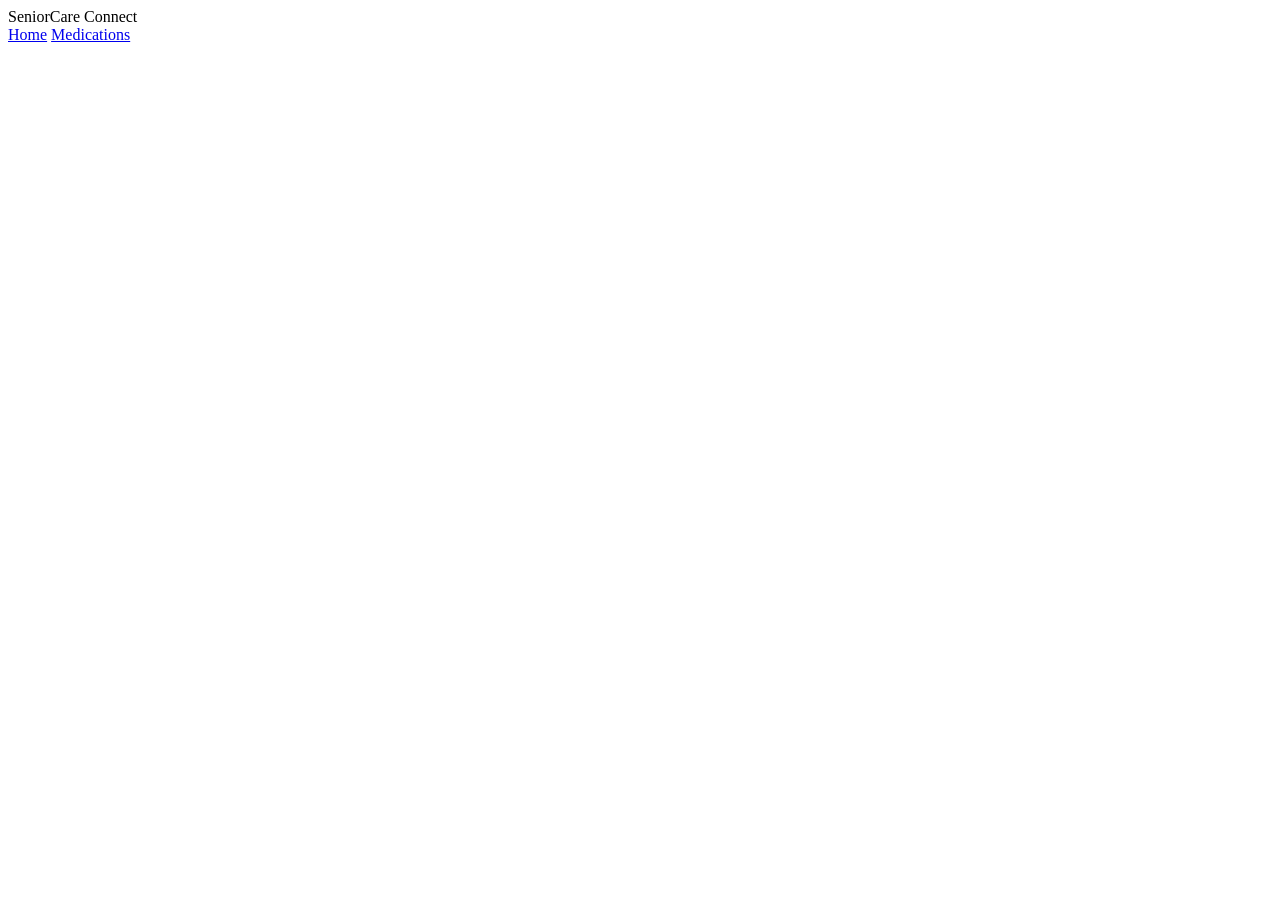
==== pages/medications.html @ da494a32 "Add who it's for section" ====
<!DOCTYPE html>
<html lang="en">
  <head>
    <meta charset="UTF-8"> 
    <meta name="viewport" content="width=device-width, initial-scale=1.0">
    <title>SeniorCare Connect Medications</title>

  </head>
  <body>
    <header>
      <div class="logo">SeniorCare Connect</div>

      <nav>
        <a href="../index.html">Home</a>
        <a href="medications.html">Medications</a>
      </nav>
    </header>

    <main>
      <section></section>
    </main>

  </body>

</html>
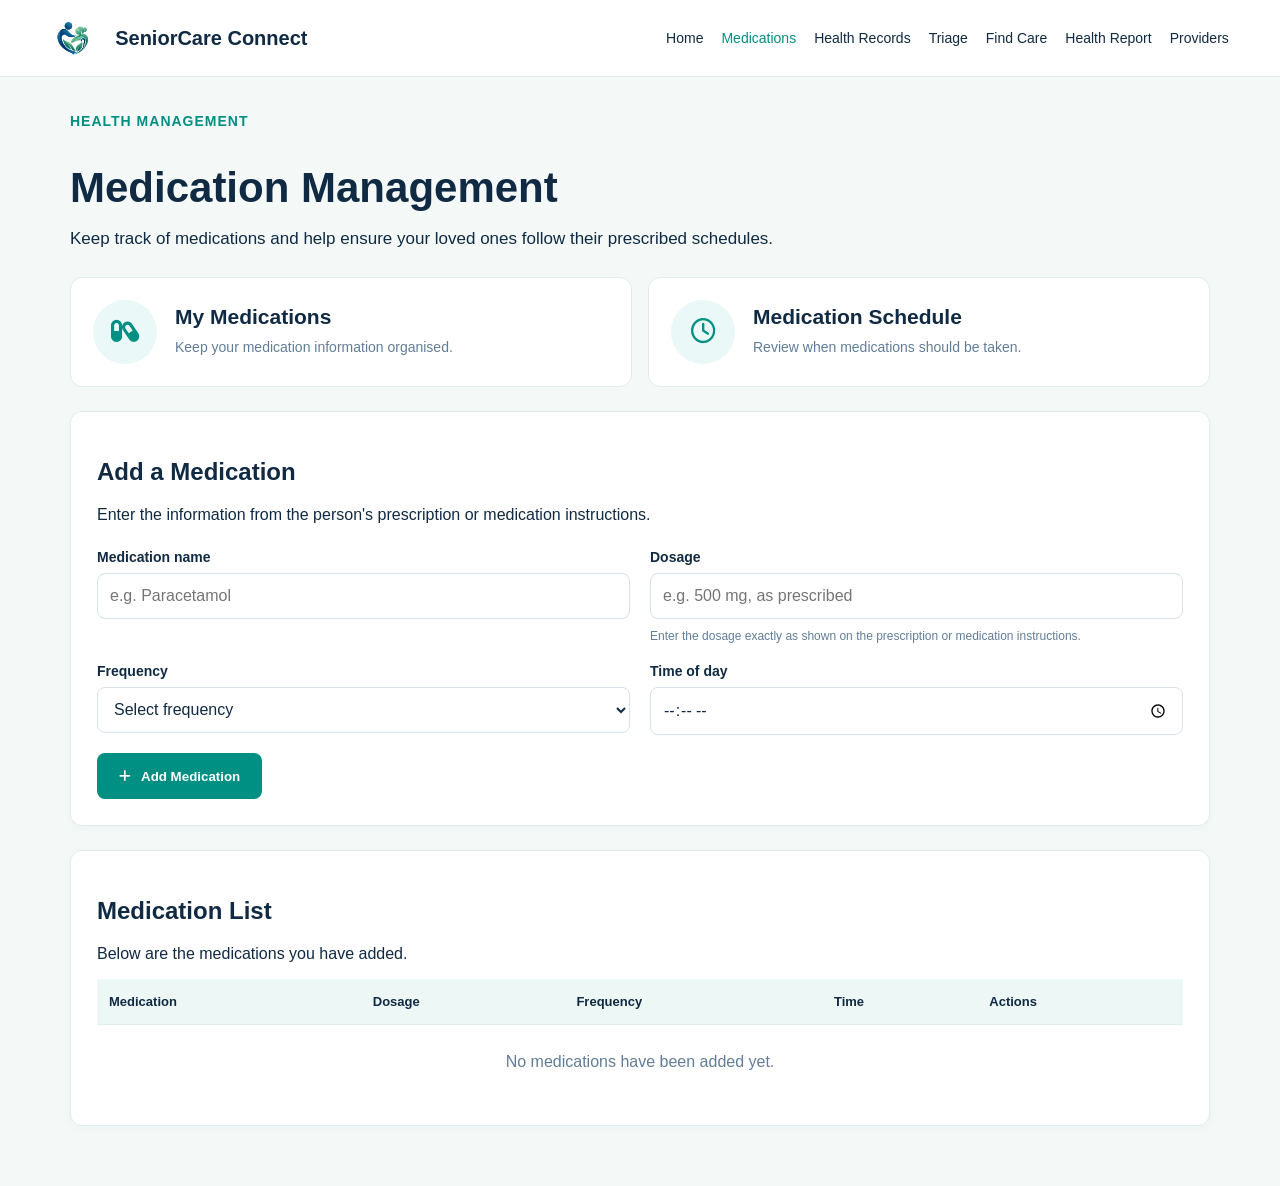
==== commit 50898134: "Complete medication management and responsive navigation" ====
--- a/pages/medications.html
+++ b/pages/medications.html
@@ -3,23 +3,201 @@
   <head>
     <meta charset="UTF-8"> 
     <meta name="viewport" content="width=device-width, initial-scale=1.0">
+    <link rel="stylesheet" href="https://cdnjs.cloudflare.com/ajax/libs/font-awesome/6.7.2/css/all.min.css">
+    <link rel="stylesheet" href="../css/style.css">
     <title>SeniorCare Connect Medications</title>
 
   </head>
   <body>
-    <header>
-      <div class="logo">SeniorCare Connect</div>
-
-      <nav>
+
+  
+<header class="page-header">
+    <a href="../index.html" class="logo">
+        <img src="../images/logo.png" alt="SeniorCare Connect logo">
+        <span>SeniorCare Connect</span>
+    </a>
+
+    <button
+        class="page-menu-button"
+        type="button"
+        aria-label="Open navigation menu"
+        aria-expanded="false"
+        aria-controls="page-navigation"
+    >
+        <i class="fa-solid fa-bars" aria-hidden="true"></i>
+    </button>
+
+    <nav class="page-navigation" id="page-navigation">
         <a href="../index.html">Home</a>
-        <a href="medications.html">Medications</a>
-      </nav>
-    </header>
-
-    <main>
-      <section></section>
-    </main>
-
+        <a href="medications.html" aria-current="page">Medications</a>
+        <a href="symptoms.html">Health Records</a>
+        <a href="triage.html">Triage</a>
+        <a href="find-care.html">Find Care</a>
+        <a href="health-report.html">Health Report</a>
+        <a href="healthcare-provider.html">Providers</a>
+    </nav>
+</header>
+
+    
+<main class="medications-page">
+
+    <section class="medications-header">
+
+        <p class="section-label">HEALTH MANAGEMENT</p>
+
+        <h1>Medication Management</h1>
+
+        <p class="medications-intro">
+            Keep track of medications and help ensure your loved ones
+            follow their prescribed schedules.
+        </p>
+
+    </section>
+
+    
+<section class="medication-summary">
+
+    <article class="medication-summary-card">
+
+        <div class="summary-icon">
+            <i class="fa-solid fa-capsules" aria-hidden="true"></i>
+        </div>
+
+        <div class="summary-content">
+            <h2>My Medications</h2>
+            <p>Keep your medication information organised.</p>
+        </div>
+
+    </article>
+
+    <article class="medication-summary-card">
+
+        <div class="summary-icon">
+            <i class="fa-regular fa-clock" aria-hidden="true"></i>
+        </div>
+
+        <div class="summary-content">
+            <h2>Medication Schedule</h2>
+            <p>Review when medications should be taken.</p>
+        </div>
+
+    </article>
+</section>
+
+
+<section class="medication-form-section">
+
+    <h2>Add a Medication</h2>
+
+    <p>
+        Enter the information from the person's prescription or
+        medication instructions.
+    </p>
+
+    <form id="medication-form">
+
+        <div class="form-group">
+            <label for="medication-name">Medication name</label>
+            <input
+                type="text"
+                id="medication-name"
+                name="medication-name"
+                placeholder="e.g. Paracetamol"
+                required
+            >
+        </div>
+
+        <div class="form-group">
+            <label for="dosage">Dosage</label>
+            <input
+            type="text"
+            id="dosage"
+            name="dosage"
+            placeholder="e.g. 500 mg, as prescribed"
+            aria-describedby="dosage-help"
+            required
+            >
+            <small id="dosage-help">
+              Enter the dosage exactly as shown on the prescription or medication instructions.
+            </small>
+
+        </div>
+
+        <div class="form-group">
+            <label for="frequency">Frequency</label>
+            <select id="frequency" name="frequency" required>
+                <option value="">Select frequency</option>
+                <option value="Once daily">Once daily</option>
+                <option value="Twice daily">Twice daily</option>
+                <option value="Three times daily">Three times daily</option>
+                <option value="As prescribed">As prescribed</option>
+            </select>
+        </div>
+
+        <div class="form-group">
+            <label for="medication-time">Time of day</label>
+            <input
+                type="time"
+                id="medication-time"
+                name="medication-time"
+                required
+            >
+        </div>
+
+        <button type="submit" class="btn-primary">
+            <i class="fa-solid fa-plus" aria-hidden="true"></i>
+            Add Medication
+        </button>
+
+    </form>
+</section>
+
+
+<section class="medication-list-section">
+
+    <h2>Medication List</h2>
+
+    <p class="medication-list-description">
+        Below are the medications you have added.
+    </p>
+
+    <div class="medication-table-container">
+
+        <table class="medication-table">
+
+            <thead>
+                <tr>
+                    <th scope="col">Medication</th>
+                    <th scope="col">Dosage</th>
+                    <th scope="col">Frequency</th>
+                    <th scope="col">Time</th>
+                    <th scope="col">Actions</th>
+                </tr>
+            </thead>
+
+            <tbody id="medication-list">
+
+                <!-- JavaScript will insert medication rows here. -->
+
+            </tbody>
+
+        </table>
+
+        <p id="empty-message">
+            No medications have been added yet.
+        </p>
+
+    </div>
+
+</section>
+
+
+
+
+</main>
+
+<script src="../js/main.js"></script>
+<script src="../js/medications.js"></script>
   </body>
 
 </html>
--- a/css/style.css
+++ b/css/style.css
@@ -0,0 +1,1493 @@
+* {
+    box-sizing: border-box;
+}
+
+body {
+    margin: 0;
+    padding: 0;
+    font-family: Arial, sans-serif;
+    color: #102a43;
+    background-color: #ffffff;
+}
+
+header {
+    display: flex;
+    align-items: center;
+    justify-content: space-between;
+    padding: 15px 60px;
+}
+
+.logo {
+    display: flex;
+    align-items: center;
+}
+
+.logo img {
+    width: 45px;
+    height: 45px;
+}
+
+.navigation {
+    display: flex;
+    align-items: center;
+    gap: 20px;
+    flex-wrap: wrap;
+}
+
+.navigation a {
+    text-decoration: none;
+    color: #102a43;
+    font-size: 16px;
+}
+
+
+.navigation a {
+    transition: color 0.3s ease;
+}
+
+.navigation a:hover {
+    color: #008f83;
+}
+
+
+
+.navigation a {
+    position: relative;
+    text-decoration: none;
+    color: #102a43;
+    font-size: 16px;
+    transition: color 0.3s ease;
+}
+
+.navigation a::after {
+    content: "";
+    position: absolute;
+    left: 0;
+    bottom: -6px;
+    width: 100%;
+    height: 2px;
+    background-color: #008f83;
+    transform: scaleX(0);
+    transform-origin: left;
+    transition: transform 0.3s ease;
+}
+
+.navigation a:hover {
+    color: #008f83;
+}
+
+.navigation a:hover::after {
+    transform: scaleX(1);
+}
+
+
+.menu-button {
+    display: none;
+}
+
+
+/* Caregiver profile dropdown */
+
+.profile-menu {
+    position: relative;
+}
+
+.profile-dropdown {
+    position: absolute;
+    top: calc(100% + 10px);
+    right: 0;
+    width: 220px;
+    padding: 8px;
+    background-color: #ffffff;
+    border: 1px solid #d6e2ea;
+    border-radius: 12px;
+    box-shadow: 0 8px 24px rgba(16, 42, 67, 0.12);
+    z-index: 1100;
+}
+
+.profile-dropdown[hidden] {
+    display: none;
+}
+
+.profile-dropdown a,
+.profile-dropdown button {
+    display: flex;
+    align-items: center;
+    gap: 12px;
+    width: 100%;
+    padding: 12px;
+    border: none;
+    border-radius: 8px;
+    background: transparent;
+    color: #102a43;
+    text-decoration: none;
+    text-align: left;
+    font: inherit;
+    font-size: 14px;
+    cursor: pointer;
+}
+
+.profile-dropdown a:hover,
+.profile-dropdown button:hover {
+    background-color: #eaf8f7;
+    color: #008f83;
+}
+
+.dropdown-arrow {
+    transition: transform 0.25s ease;
+}
+
+.profile-button[aria-expanded="true"] .dropdown-arrow {
+    transform: rotate(180deg);
+}
+
+
+.logo span {
+    font-size: 20px;
+    font-weight: 600;
+    margin-left: 10px;
+}
+
+.profile-button {
+    display: flex;
+    align-items: center;
+    gap: 8px;
+    padding: 10px 16px;
+    border: 1px solid #d6e2ea;
+    border-radius: 8px;
+    background-color: #ffffff;
+    color: #102a43;
+    font-size: 15px;
+    cursor: pointer;
+}
+
+.hero {
+    min-height: 500px;
+    padding: 70px;
+    background-color: #eaf8f7;
+    background-image: url("../images/hero-image.png");
+    background-size: cover;
+    background-position: center right;
+    background-repeat: no-repeat;
+    
+    display: flex;
+    align-items: center;
+}
+
+
+.hero-content {
+    max-width: 600px;
+}
+
+
+.paragraph-home {
+    color: #008f83;
+    font-size: 18px;
+    font-weight: 600;
+    margin-bottom: 15px;
+}
+
+.main-heading {
+    font-size: 56px;
+    line-height: 1.05;
+    margin: 0 0 25px;
+    color: #102a43;
+}
+
+.hero-description {
+    max-width: 560px;
+    font-size: 18px;
+    line-height: 1.6;
+    color: #486581;
+    margin-bottom: 30px;
+}
+
+.hero-buttons {
+    display: flex;
+    gap: 16px;
+}
+
+.btn-primary,
+.btn-secondary {
+    display: inline-block;
+    padding: 14px 24px;
+    border-radius: 8px;
+    text-decoration: none;
+    font-weight: 600;
+}
+
+.btn-primary {
+    background-color: #008f83;
+    color: #ffffff;
+}
+
+
+.btn-secondary {
+    border: 1px solid #008f83;
+    color: #008f83;
+    background-color: #ffffff;
+}
+
+
+.features {
+    display: flex;
+    justify-content: center;
+    gap: 20px;
+    padding: 50px 70px;
+}
+
+.feature-card {
+    flex: 1;
+    padding: 25px;
+    text-align: center;
+    background-color: #ffffff;
+    border: 1px solid #e1ecec;
+    border-radius: 12px;
+}
+
+.feature-card i {
+    font-size: 30px;
+    color: #008f83;
+    margin-bottom: 15px;
+}
+
+.feature-heading {
+    font-size: 18px;
+    margin: 0 0 10px;
+    color: #102a43;
+}
+
+.feature-description {
+    margin: 0;
+    font-size: 14px;
+    line-height: 1.5;
+    color: #627d98;
+}
+
+.who-section {
+    display: flex;
+    align-items: center;
+    gap: 50px;
+    padding: 70px;
+    background-color: #eaf8f7;
+}
+
+.who-intro {
+    flex: 1;
+    max-width: 400px;
+}
+
+.who-cards {
+    display: flex;
+    flex: 2;
+    gap: 20px;
+}
+
+.who-card {
+    flex: 1;
+    padding: 30px 20px;
+    text-align: center;
+    background-color: #ffffff;
+    border: 1px solid #e1ecec;
+    border-radius: 16px;
+}
+
+.who-card i {
+    font-size: 35px;
+    color: #008f83;
+    margin-bottom: 20px;
+}
+
+.who-card h3 {
+    margin: 0 0 12px;
+    font-size: 18px;
+    color: #102a43;
+}
+
+.who-description {
+    margin: 0;
+    font-size: 14px;
+    line-height: 1.5;
+    color: #627d98;
+}
+
+.section-label {
+    margin: 0 0 12px;
+    color: #008f83;
+    font-size: 14px;
+    font-weight: 700;
+    letter-spacing: 1px;
+}
+
+.section-heading {
+    margin: 0 0 20px;
+    font-size: 40px;
+    line-height: 1.1;
+    color: #102a43;
+}
+
+.who-intro > p:not(.section-label) {
+    max-width: 400px;
+    margin-bottom: 25px;
+    font-size: 16px;
+    line-height: 1.6;
+    color: #486581;
+}
+
+.who-button {
+    display: inline-flex;
+    align-items: center;
+    gap: 10px;
+    padding: 12px 20px;
+    background-color: #008f83;
+    color: #ffffff;
+    text-decoration: none;
+    border-radius: 8px;
+    font-weight: 600;
+}
+
+.how-it-works {
+    padding: 70px;
+    background-color: #ffffff;
+}
+
+.how-it-works > h2 {
+    margin: 0 0 40px;
+    font-size: 40px;
+    color: #102a43;
+}
+
+
+.steps-container {
+    display: flex;
+    gap: 25px;
+}
+
+.step-card {
+    flex: 1;
+    padding: 25px;
+    text-align: center;
+    border-radius: 16px;
+    background-color: #f5fbfa;
+    border: 1px solid #e1ecec;
+}
+
+.step-number {
+    display: block;
+    margin-bottom: 10px;
+    font-size: 14px;
+    font-weight: 700;
+    color: #008f83;
+}
+
+.step-card i {
+    font-size: 32px;
+    color: #008f83;
+    margin-bottom: 15px;
+}
+
+.step-card h3 {
+    margin: 0 0 10px;
+    font-size: 18px;
+    color: #102a43;
+}
+
+.step-card p {
+    margin: 0;
+    font-size: 14px;
+    line-height: 1.5;
+    color: #627d98;
+}
+
+.cta-section {
+    padding: 70px;
+    text-align: center;
+    background-color: #eaf8f7;
+}
+
+.cta-section h2 {
+    margin: 0 0 15px;
+    font-size: 40px;
+    color: #102a43;
+}
+
+.cta-section p {
+    margin: 0 0 25px;
+    font-size: 18px;
+    line-height: 1.6;
+    color: #486581;
+}
+
+.cta-button {
+    display: inline-block;
+    padding: 14px 28px;
+    background-color: #008f83;
+    color: #ffffff;
+    text-decoration: none;
+    border-radius: 8px;
+    font-weight: 600;
+}
+
+footer {
+    padding: 40px 70px 25px;
+    background-color: #102a43;
+    color: #ffffff;
+}
+
+.footer-main {
+    display: flex;
+    align-items: center;
+    justify-content: space-between;
+    gap: 40px;
+}
+
+.footer-logo {
+    display: flex;
+    align-items: center;
+    gap: 10px;
+}
+
+.footer-logo img {
+    width: 40px;
+    height: 40px;
+}
+
+.footer-logo span {
+    font-size: 18px;
+    font-weight: 600;
+}
+
+.footer-brand > p {
+    margin: 10px 0 0;
+    color: #bcccdc;
+    font-size: 14px;
+}
+
+.footer-navigation {
+    display: flex;
+    gap: 25px;
+}
+
+.footer-navigation a {
+    color: #ffffff;
+    text-decoration: none;
+    font-size: 14px;
+}
+
+.social-links {
+    display: flex;
+    gap: 15px;
+}
+
+.social-links a {
+    color: #ffffff;
+    text-decoration: none;
+    font-size: 18px;
+    transition: all 0.3s ease;
+}
+
+
+
+.social-links a:nth-child(1):hover {
+    color: #1877f2;
+    text-shadow: 0 0 10px #1877f2;
+}
+
+
+.social-links a:nth-child(2):hover {
+    color: #e4405f;
+    text-shadow: 0 0 10px #e4405f;
+}
+
+
+.social-links a:nth-child(3):hover {
+    color: #0a66c2;
+    text-shadow: 0 0 10px #0a66c2;
+}
+
+@media (max-width: 768px) {
+
+    header {
+        padding: 15px 25px;
+    }
+
+    .logo img {
+        width: 38px;
+        height: 38px;
+    }
+
+    .logo span {
+        font-size: 17px;
+    }
+
+    .navigation {
+        display: none;
+    }
+
+    .navigation a {
+        font-size: 14px;
+    }
+
+        .hero {
+        min-height: 450px;
+        padding: 50px 25px;
+        background-position: center;
+    }
+
+    .hero-content {
+        max-width: 100%;
+    }
+
+    .main-heading {
+        font-size: 42px;
+    }
+
+    .hero-description {
+        font-size: 16px;
+    }
+
+    .hero-buttons {
+        gap: 10px;
+    }
+
+    .btn-primary,
+    .btn-secondary {
+        padding: 12px 18px;
+    }
+
+        .features {
+        flex-wrap: wrap;
+        padding: 40px 25px;
+        gap: 15px;
+    }
+
+    .feature-card {
+        flex: 1 1 45%;
+        padding: 20px;
+    }
+
+        .who-section {
+        flex-direction: column;
+        align-items: stretch;
+        gap: 30px;
+        padding: 50px 25px;
+    }
+
+    .who-intro {
+        max-width: 100%;
+    }
+
+    .who-cards {
+        flex-direction: column;
+        gap: 15px;
+    }
+
+    .who-card {
+        padding: 25px 20px;
+    }
+
+    .section-heading {
+        font-size: 32px;
+    }
+
+        .how-it-works {
+        padding: 50px 25px;
+    }
+
+    .how-it-works > h2 {
+        font-size: 32px;
+        margin-bottom: 30px;
+    }
+
+    .steps-container {
+        flex-direction: column;
+        gap: 15px;
+    }
+
+    .step-card {
+        padding: 25px 20px;
+    }
+
+        .cta-section {
+        padding: 50px 25px;
+    }
+
+    .cta-section h2 {
+        font-size: 32px;
+    }
+
+    .cta-section p {
+        font-size: 16px;
+    }
+
+    .cta-button {
+        padding: 13px 24px;
+    }
+
+        footer {
+        padding: 40px 25px 20px;
+    }
+
+    .footer-main {
+        flex-direction: column;
+        gap: 30px;
+    }
+
+    .footer-navigation {
+        min-width: 0;
+    }
+
+    .copyright {
+        margin-top: 30px;
+    }
+
+        .menu-button {
+        display: block;
+        border: none;
+        background: none;
+        color: #102a43;
+        font-size: 22px;
+        cursor: pointer;
+    }
+
+    .navigation.show-menu {
+    display: flex;
+    flex-direction: column;
+    position: absolute;
+    top: 70px;
+    left: 0;
+    width: 100%;
+    padding: 20px 25px;
+    gap: 20px;
+    background-color: #ffffff;
+    border-top: 1px solid #e1ecec;
+    box-shadow: 0 8px 15px rgba(16, 42, 67, 0.1);
+    z-index: 1000;
+}
+
+header {
+    position: relative;
+}
+}
+
+@media (max-width: 480px) {
+
+    /* -----========
+       HEADER
+       ========================= */
+
+    header {
+        padding: 12px 20px;
+    }
+
+    .logo img {
+        width: 36px;
+        height: 36px;
+    }
+
+    .logo span {
+        font-size: 15px;
+    }
+
+    .menu-button {
+        font-size: 21px;
+    }
+
+
+    /* =========================
+       HERO
+       ========================= */
+
+    .hero {
+        min-height: 430px;
+        padding: 40px 20px;
+    }
+
+    .paragraph-home {
+        font-size: 15px;
+    }
+
+    .main-heading {
+        font-size: 36px;
+    }
+
+    .hero-description {
+        font-size: 15px;
+    }
+
+    .hero-buttons {
+        flex-direction: column;
+        gap: 10px;
+    }
+
+    .btn-primary,
+    .btn-secondary {
+        width: 100%;
+        text-align: center;
+    }
+
+
+    /* =========================
+       FEATURES
+       ========================= */
+
+    .features {
+        padding: 35px 20px;
+        gap: 15px;
+    }
+
+    .feature-card {
+        flex: 1 1 100%;
+        padding: 22px 18px;
+    }
+
+
+    /* =========================
+       WHO IT'S FOR
+       ========================= */
+
+    .who-section {
+        padding: 40px 20px;
+    }
+
+    .section-heading {
+        font-size: 30px;
+    }
+
+    .who-card {
+        padding: 25px 18px;
+    }
+
+
+    /* =========================
+       HOW IT WORKS
+       ========================= */
+
+    .how-it-works {
+        padding: 40px 20px;
+    }
+
+    .how-it-works > h2 {
+        font-size: 30px;
+    }
+
+    .step-card {
+        padding: 22px 18px;
+    }
+
+
+    /* =========================
+       CTA
+       ========================= */
+
+    .cta-section {
+        padding: 40px 20px;
+    }
+
+    .cta-section h2 {
+        font-size: 30px;
+    }
+
+    .cta-section p {
+        font-size: 15px;
+    }
+
+
+    /* =========================
+       FOOTER
+       ========================= */
+
+    footer {
+        padding: 35px 20px 20px;
+    }
+
+    .footer-navigation {
+        gap: 18px;
+    }
+
+    .copyright {
+        font-size: 12px;
+    }
+
+}
+
+@media (max-width: 390px) {
+
+    /* =========================
+       HEADER
+       ========================= */
+
+    header {
+        padding: 12px 18px;
+    }
+
+    .logo img {
+        width: 34px;
+        height: 34px;
+    }
+
+    .logo span {
+        font-size: 14px;
+    }
+
+    .menu-button {
+        font-size: 20px;
+    }
+
+
+    /* =========================
+       HERO
+       ========================= */
+
+    .hero {
+        min-height: 410px;
+        padding: 35px 18px;
+    }
+
+    .paragraph-home {
+        font-size: 14px;
+    }
+
+    .main-heading {
+        font-size: 32px;
+        line-height: 1.1;
+        margin-bottom: 20px;
+    }
+
+    .hero-description {
+        font-size: 14px;
+        line-height: 1.5;
+    }
+
+    .btn-primary,
+    .btn-secondary {
+        padding: 12px 16px;
+        font-size: 14px;
+    }
+
+
+    /* =========================
+       FEATURES
+       ========================= */
+
+    .features {
+        padding: 30px 18px;
+        gap: 12px;
+    }
+
+    .feature-card {
+        padding: 20px 15px;
+    }
+
+    .feature-card i {
+        font-size: 27px;
+    }
+
+    .feature-heading {
+        font-size: 17px;
+    }
+
+    .feature-description {
+        font-size: 13px;
+    }
+
+
+    /* =========================
+       WHO IT'S FOR
+       ========================= */
+
+    .who-section {
+        padding: 35px 18px;
+        gap: 25px;
+    }
+
+    .section-heading {
+        font-size: 28px;
+    }
+
+    .who-intro > p:not(.section-label) {
+        font-size: 15px;
+    }
+
+    .who-button {
+        padding: 11px 17px;
+        font-size: 14px;
+    }
+
+    .who-card {
+        padding: 22px 15px;
+    }
+
+    .who-card i {
+        font-size: 32px;
+    }
+
+    .who-card h3 {
+        font-size: 17px;
+    }
+
+    .who-description {
+        font-size: 13px;
+    }
+
+
+    /* =========================
+       HOW IT WORKS
+       ========================= */
+
+    .how-it-works {
+        padding: 35px 18px;
+    }
+
+    .how-it-works > h2 {
+        font-size: 28px;
+        margin-bottom: 25px;
+    }
+
+    .step-card {
+        padding: 22px 15px;
+    }
+
+    .step-card h3 {
+        font-size: 17px;
+    }
+
+    .step-card p {
+        font-size: 13px;
+    }
+
+
+    /* =========================
+       CTA
+       ========================= */
+
+    .cta-section {
+        padding: 35px 18px;
+    }
+
+    .cta-section h2 {
+        font-size: 28px;
+    }
+
+    .cta-section p {
+        font-size: 14px;
+    }
+
+    .cta-button {
+        padding: 12px 22px;
+        font-size: 14px;
+    }
+
+
+    /* =========================
+       FOOTER
+       ========================= */
+
+    footer {
+        padding: 30px 18px 18px;
+    }
+
+    .footer-logo img {
+        width: 35px;
+        height: 35px;
+    }
+
+    .footer-logo span {
+        font-size: 16px;
+    }
+
+    .footer-brand > p {
+        font-size: 13px;
+    }
+
+    .footer-navigation {
+        gap: 15px;
+    }
+
+    .footer-navigation a {
+        font-size: 13px;
+    }
+
+    .social-links {
+        gap: 12px;
+    }
+
+    .social-links a {
+        font-size: 16px;
+    }
+
+    .copyright {
+        font-size: 11px;
+    }
+
+}
+
+
+/* Medication page visual refinements */
+
+body {
+    background-color: #f4f9f8;
+}
+
+.page-header {
+    display: flex;
+    align-items: center;
+    justify-content: space-between;
+    gap: 24px;
+    padding: 16px 4%;
+    background-color: #ffffff;
+    border-bottom: 1px solid #e1ecec;
+}
+
+.page-header .logo {
+    display: flex;
+    align-items: center;
+    gap: 10px;
+    color: #102a43;
+    text-decoration: none;
+    font-size: 24px;
+    font-weight: 700;
+    white-space: nowrap;
+}
+
+.page-header .logo img {
+    width: 44px;
+    height: 44px;
+    object-fit: contain;
+}
+
+.page-navigation {
+    display: flex;
+    align-items: center;
+    flex-wrap: wrap;
+    gap: 18px;
+}
+
+.page-navigation a {
+    color: #102a43;
+    font-size: 14px;
+    text-decoration: none;
+    transition: color 0.3s ease;
+}
+
+.page-navigation a:hover,
+.page-navigation a[aria-current="page"] {
+    color: #008f83;
+}
+
+.medications-page {
+    max-width: 1200px;
+    padding: 36px 30px;
+}
+
+.medications-header {
+    max-width: 800px;
+    margin-bottom: 28px;
+}
+
+.medications-header h1 {
+    font-size: clamp(30px, 4vw, 42px);
+    margin-bottom: 12px;
+}
+
+.medications-intro {
+    font-size: 17px;
+}
+
+.medication-summary {
+    gap: 16px;
+    margin-bottom: 24px;
+}
+
+.medication-summary-card {
+    gap: 18px;
+    padding: 22px;
+    border-radius: 12px;
+}
+
+.summary-icon {
+    width: 64px;
+    height: 64px;
+    font-size: 25px;
+}
+
+.medication-form-section,
+.medication-list-section {
+    padding: 26px;
+    margin-bottom: 24px;
+    border-radius: 12px;
+    box-shadow: 0 2px 8px rgba(16, 42, 67, 0.03);
+}
+
+.medication-form-section h2,
+.medication-list-section h2 {
+    font-size: 24px;
+}
+
+#medication-form {
+    gap: 18px 20px;
+}
+
+.medication-table th {
+    background-color: #edf7f6;
+}
+
+@media (max-width: 768px) {
+    .page-header {
+        padding: 14px 20px;
+    }
+
+    .page-header .logo {
+        font-size: 19px;
+    }
+
+    .page-navigation {
+        gap: 12px;
+    }
+
+    .medications-page {
+        padding: 28px 20px;
+    }
+}
+
+@media (max-width: 480px) {
+    .medications-page {
+        padding: 24px 14px;
+    }
+
+    .medication-form-section,
+    .medication-list-section {
+        padding: 18px;
+    }
+}
+
+
+/* RESTORE MEDICATION PAGE LAYOUT */
+
+.medications-page {
+    width: 100%;
+    max-width: 1200px;
+    margin: 0 auto;
+    padding: 36px 30px;
+    box-sizing: border-box;
+}
+
+.medication-summary {
+    display: grid;
+    grid-template-columns: repeat(2, minmax(0, 1fr));
+    gap: 16px;
+    margin-bottom: 24px;
+}
+
+.medication-summary-card {
+    display: flex;
+    align-items: center;
+    gap: 18px;
+    padding: 22px;
+    background: #ffffff;
+    border: 1px solid #e1ecec;
+    border-radius: 12px;
+    box-sizing: border-box;
+}
+
+.summary-icon {
+    display: flex;
+    align-items: center;
+    justify-content: center;
+    flex-shrink: 0;
+    width: 64px;
+    height: 64px;
+    color: #008f83;
+    background: #eaf8f7;
+    border-radius: 50%;
+    font-size: 25px;
+}
+
+.summary-content h2 {
+    margin: 0 0 8px;
+    color: #102a43;
+    font-size: 21px;
+}
+
+.summary-content p {
+    margin: 0;
+    color: #627d98;
+    font-size: 14px;
+    line-height: 1.5;
+}
+
+/* Form and list panels */
+
+.medication-form-section,
+.medication-list-section {
+    margin-bottom: 24px;
+    padding: 26px;
+    background: #ffffff;
+    border: 1px solid #e1ecec;
+    border-radius: 12px;
+    box-sizing: border-box;
+}
+
+#medication-form {
+    display: grid;
+    grid-template-columns: repeat(2, minmax(0, 1fr));
+    gap: 18px 20px;
+    margin-top: 25px;
+}
+
+.form-group {
+    display: flex;
+    flex-direction: column;
+    gap: 8px;
+    min-width: 0;
+}
+
+.form-group label {
+    color: #102a43;
+    font-size: 14px;
+    font-weight: 600;
+}
+
+.form-group input,
+.form-group select {
+    width: 100%;
+    min-height: 46px;
+    padding: 12px;
+    border: 1px solid #d6e2ea;
+    border-radius: 8px;
+    background: #ffffff;
+    color: #102a43;
+    font: inherit;
+    box-sizing: border-box;
+}
+
+.form-group input:focus,
+.form-group select:focus {
+    outline: 2px solid #008f83;
+    outline-offset: 2px;
+}
+
+.form-group small {
+    color: #627d98;
+    font-size: 12px;
+    line-height: 1.5;
+}
+
+#medication-form button {
+    display: inline-flex;
+    align-items: center;
+    justify-content: center;
+    justify-self: start;
+    align-self: start;
+    gap: 10px;
+    min-height: 46px;
+    padding: 12px 22px;
+    border: none;
+    cursor: pointer;
+}
+
+/* Medication table */
+
+.medication-table-container {
+    width: 100%;
+    overflow-x: auto;
+}
+
+.medication-table {
+    width: 100%;
+    border-collapse: collapse;
+    text-align: left;
+}
+
+.medication-table th,
+.medication-table td {
+    padding: 15px 12px;
+    border-bottom: 1px solid #e1ecec;
+    white-space: nowrap;
+}
+
+.medication-table th {
+    background: #edf7f6;
+    color: #102a43;
+    font-size: 13px;
+}
+
+.medication-table td {
+    color: #486581;
+    font-size: 14px;
+}
+
+#empty-message {
+    margin: 0;
+    padding: 24px 12px;
+    color: #627d98;
+    text-align: center;
+    line-height: 1.6;
+}
+
+
+/* Medication table action buttons */
+
+.medication-table td:last-child {
+    display: flex;
+    align-items: center;
+    gap: 8px;
+}
+
+.medication-table td:last-child button {
+    display: inline-flex;
+    align-items: center;
+    justify-content: center;
+    gap: 6px;
+    min-height: 36px;
+    padding: 8px 12px;
+    border: none;
+    border-radius: 7px;
+    font-family: inherit;
+    font-size: 13px;
+    font-weight: 600;
+    cursor: pointer;
+    transition: background-color 0.2s ease,
+                transform 0.2s ease;
+}
+
+/* Edit button */
+.medication-table td:last-child button:first-child {
+    color: #007f79;
+    background-color: #e5f6f4;
+}
+
+.medication-table td:last-child button:first-child:hover {
+    background-color: #c9eeea;
+    transform: translateY(-1px);
+}
+
+/* Delete button */
+.medication-table td:last-child button:last-child {
+    color: #dc2626;
+    background-color: #feecec;
+}
+
+.medication-table td:last-child button:last-child:hover {
+    background-color: #fbd5d5;
+    transform: translateY(-1px);
+}
+
+/* Keyboard accessibility */
+.medication-table td:last-child button:focus-visible {
+    outline: 2px solid #008f83;
+    outline-offset: 3px;
+}
+
+
+/* Responsive layout */
+
+@media (max-width: 768px) {
+    .medications-page {
+        padding: 28px 20px;
+    }
+
+    .medication-summary {
+        grid-template-columns: 1fr;
+    }
+
+    #medication-form {
+        grid-template-columns: 1fr;
+    }
+}
+
+@media (max-width: 480px) {
+    .medications-page {
+        padding: 24px 14px;
+    }
+
+    .medication-summary-card {
+        gap: 15px;
+        padding: 18px;
+    }
+
+    .summary-icon {
+        width: 55px;
+        height: 55px;
+        font-size: 23px;
+    }
+
+    .summary-content h2 {
+        font-size: 18px;
+    }
+
+    .medication-form-section,
+    .medication-list-section {
+        padding: 18px;
+    }
+
+    #medication-form button {
+        width: 100%;
+        justify-self: stretch;
+    }
+}
+
+
+/* Responsive medication page navigation */
+
+.page-header {
+    position: relative;
+    z-index: 100;
+}
+
+.page-menu-button {
+    display: none;
+    align-items: center;
+    justify-content: center;
+    width: 44px;
+    height: 44px;
+    border: 1px solid #d6e2ea;
+    border-radius: 8px;
+    background: #ffffff;
+    color: #102a43;
+    font-size: 20px;
+    cursor: pointer;
+}
+
+.page-menu-button:focus-visible {
+    outline: 2px solid #008f83;
+    outline-offset: 3px;
+}
+
+@media (max-width: 900px) {
+    .page-header {
+        flex-wrap: wrap;
+        gap: 12px;
+    }
+
+    .page-menu-button {
+        display: inline-flex;
+        margin-left: auto;
+    }
+
+    .page-navigation {
+        display: none;
+        flex-direction: column;
+        align-items: stretch;
+        width: 100%;
+        gap: 0;
+        padding: 8px 0;
+        background: #ffffff;
+    }
+
+    .page-navigation.show-menu {
+        display: flex;
+    }
+
+    .page-navigation a {
+        display: block;
+        padding: 13px 8px;
+        border-bottom: 1px solid #edf2f5;
+        font-size: 15px;
+    }
+
+    .page-navigation a:last-child {
+        border-bottom: none;
+    }
+}
+
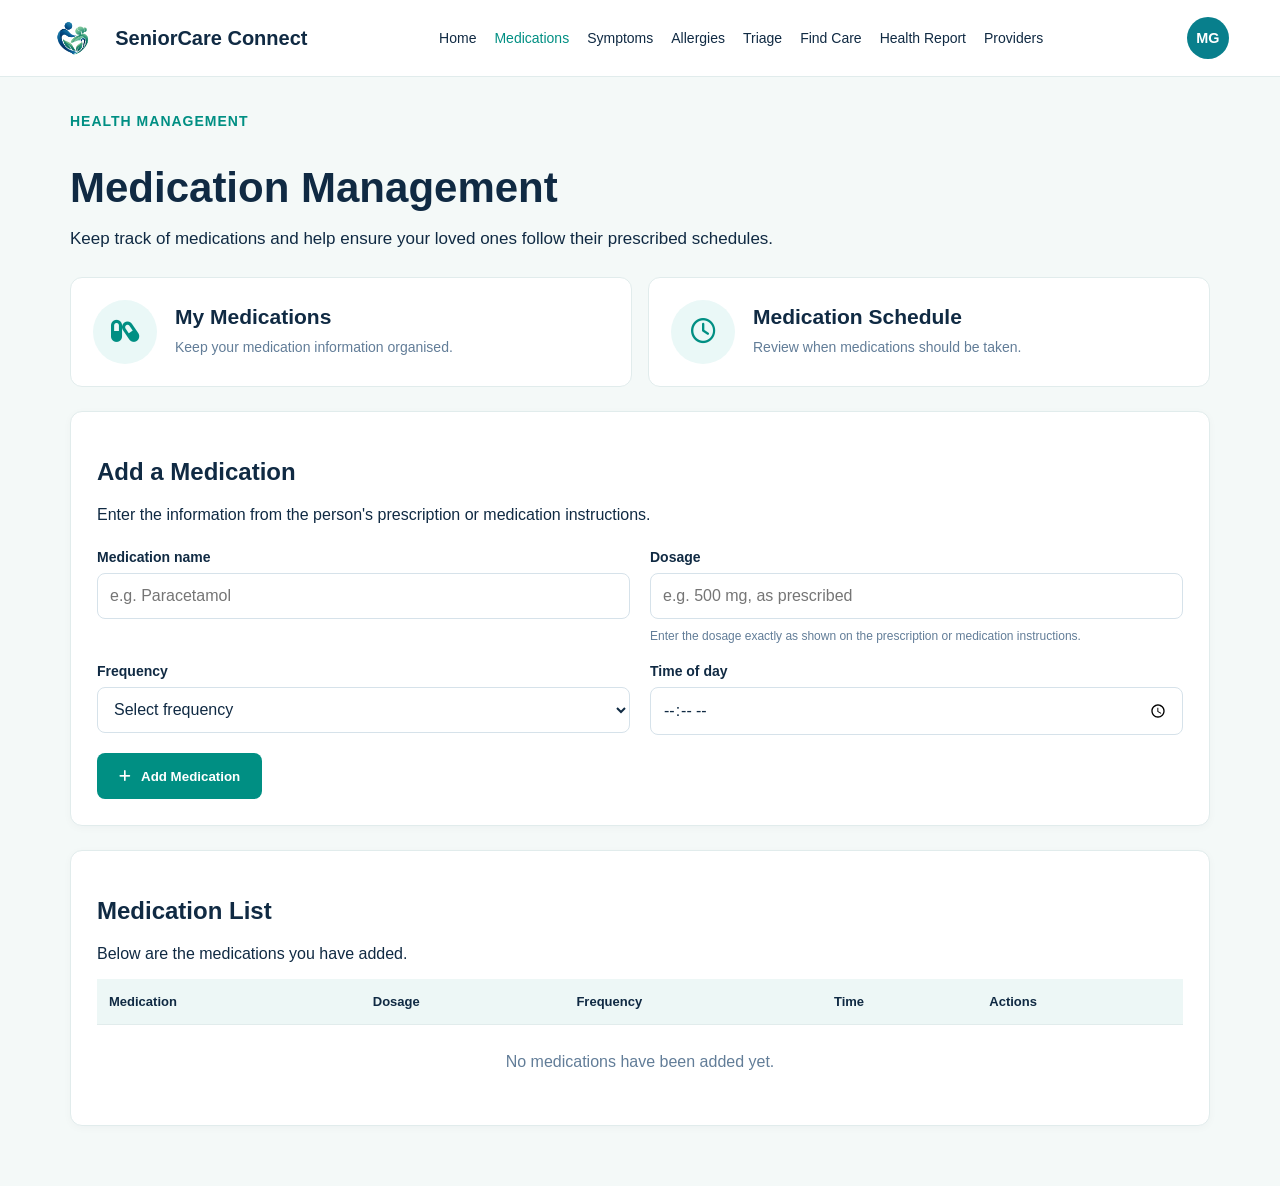
==== commit 17cf9c27: "Build profile page and improve health tracking navigation" ====
--- a/pages/medications.html
+++ b/pages/medications.html
@@ -30,12 +30,52 @@
     <nav class="page-navigation" id="page-navigation">
         <a href="../index.html">Home</a>
         <a href="medications.html" aria-current="page">Medications</a>
-        <a href="symptoms.html">Health Records</a>
+        <a href="symptoms.html">Symptoms</a>
+        <a href="allergies.html">Allergies</a>
         <a href="triage.html">Triage</a>
         <a href="find-care.html">Find Care</a>
         <a href="health-report.html">Health Report</a>
         <a href="healthcare-provider.html">Providers</a>
     </nav>
+
+    <div class="account-menu" id="account-menu">
+        <button
+            type="button"
+            class="account-avatar-button"
+            id="account-avatar-button"
+            aria-label="Open account menu"
+            aria-expanded="false"
+            aria-controls="account-dropdown"
+        >
+            <span class="account-avatar" id="account-avatar"
+                  aria-hidden="true">MG</span>
+        </button>
+
+        <div class="account-dropdown" id="account-dropdown" hidden>
+            <div class="account-dropdown-identity">
+                <strong id="account-dropdown-name">Miriam Gale</strong>
+                <span id="account-dropdown-role">Family Member</span>
+            </div>
+
+            <div class="account-dropdown-divider"></div>
+
+            <a href="profile.html">
+                <i class="fa-regular fa-user" aria-hidden="true"></i>
+                My Profile
+            </a>
+
+            <a href="profile.html#account-settings">
+                <i class="fa-solid fa-gear" aria-hidden="true"></i>
+                Account Settings
+            </a>
+
+            <button type="button" id="account-sign-out">
+                <i class="fa-solid fa-right-from-bracket"
+                   aria-hidden="true"></i>
+                Sign Out
+            </button>
+        </div>
+    </div>
 </header>
 
     
@@ -195,9 +235,9 @@
 
 
 </main>
-
 <script src="../js/main.js"></script>
 <script src="../js/medications.js"></script>
+<script src="../js/account-menu.js"></script>
   </body>
 
 </html>
--- a/css/style.css
+++ b/css/style.css
@@ -1491,3 +1491,1585 @@
     }
 }
 
+
+
+/* SYMPTOMS TRACKER PAGE */
+
+
+
+.symptoms-page .symptoms-hero {
+    display: grid;
+    grid-template-columns: 1.1fr 0.9fr;
+    align-items: center;
+    gap: clamp(32px, 5vw, 70px);
+
+    min-height: 420px;
+    padding: clamp(36px, 5vw, 68px);
+
+    position: relative;
+    isolation: isolate;
+    overflow: hidden;
+
+    background:
+        radial-gradient(
+            ellipse at 80% 50%,
+            #dff3ec 0%,
+            #edf8f4 42%,
+            #f4faf8 100%
+        );
+
+    border: 1px solid #e0eee8;
+    border-radius: 28px;
+}
+
+/* Hero text */
+.symptoms-page .symptoms-hero-content {
+    position: relative;
+    z-index: 2;
+    max-width: 570px;
+}
+
+.symptoms-page .symptoms-hero .section-label {
+    margin-bottom: 18px;
+    color: #168575;
+    font-size: 0.82rem;
+    font-weight: 800;
+    letter-spacing: 2px;
+}
+
+.symptoms-page .symptoms-hero h1 {
+    margin: 0 0 22px;
+    color: #173b43;
+    font-size: clamp(2.4rem, 4.2vw, 3.6rem);
+    line-height: 1.12;
+    letter-spacing: -1.4px;
+}
+
+.symptoms-page .symptoms-intro {
+    max-width: 490px;
+    margin: 0;
+    color: #536c70;
+    font-size: 1.05rem;
+    line-height: 1.9;
+}
+
+/* Illustration area */
+.symptoms-page .symptoms-hero-visual {
+    position: relative;
+    z-index: 1;
+
+    width: 100%;
+    min-height: 310px;
+
+    display: flex;
+    align-items: center;
+    justify-content: center;
+
+    background-image: url("../images/symptoms-hero.png");
+    background-repeat: no-repeat;
+    background-position: center;
+    background-size: contain;
+
+    background-color: transparent;
+    border: none;
+    box-shadow: none;
+}
+
+/* Hide the HTML image because CSS now displays it */
+.symptoms-page .symptoms-hero-image {
+    display: none;
+}
+
+/* Tablet */
+@media (max-width: 900px) {
+    .symptoms-page .symptoms-hero {
+        gap: 28px;
+        padding: 34px;
+        min-height: 360px;
+    }
+
+    .symptoms-page .symptoms-hero-visual {
+        min-height: 260px;
+    }
+
+    .symptoms-page .symptoms-hero h1 {
+        font-size: clamp(2.1rem, 4vw, 3rem);
+    }
+}
+
+/* Mobile */
+@media (max-width: 640px) {
+    .symptoms-page .symptoms-hero {
+        grid-template-columns: 1fr;
+        gap: 20px;
+        min-height: auto;
+        padding: 30px 22px;
+        text-align: center;
+    }
+
+    .symptoms-page .symptoms-hero-content {
+        margin: 0 auto;
+    }
+
+    .symptoms-page .symptoms-intro {
+        margin: 0 auto;
+        font-size: 0.96rem;
+    }
+
+    .symptoms-page .symptoms-hero-visual {
+        min-height: 230px;
+        background-size: contain;
+    }
+}
+
+
+    
+
+/* SUMMARY CARDS*/
+
+.symptom-summary {
+    display: grid;
+    grid-template-columns: repeat(3, minmax(0, 1fr));
+    gap: 24px;
+    margin-bottom: 42px;
+}
+
+.symptom-summary-card {
+    display: flex;
+    align-items: flex-start;
+    gap: 20px;
+
+    min-width: 0;
+    padding: 28px;
+
+    background: #ffffff;
+    border: 1px solid #e1ece9;
+    border-radius: 18px;
+
+    box-shadow: 0 5px 18px rgba(24, 59, 67, 0.04);
+}
+
+.symptom-summary-icon {
+    display: flex;
+    align-items: center;
+    justify-content: center;
+
+    flex-shrink: 0;
+    width: 52px;
+    height: 52px;
+
+    color: #168575;
+    background: #e8f5f1;
+    border-radius: 14px;
+    font-size: 1.4rem;
+}
+
+.symptom-summary-card h2 {
+    margin: 0 0 10px;
+    color: #183b43;
+    font-size: 1.08rem;
+}
+
+.symptom-summary-card p {
+    margin: 0;
+    color: #64787b;
+    font-size: 0.94rem;
+    line-height: 1.7;
+}
+
+/* MAIN WORKSPACE*/
+
+.symptom-workspace {
+    display: grid;
+    grid-template-columns: minmax(0, 1fr) minmax(0, 1.25fr);
+    align-items: start;
+    gap: 30px;
+}
+
+.symptom-form-section,
+.symptom-results {
+    min-width: 0;
+    padding: 34px;
+
+    background: #ffffff;
+    border: 1px solid #e1ece9;
+    border-radius: 20px;
+
+    box-shadow: 0 5px 18px rgba(24, 59, 67, 0.04);
+}
+
+.symptom-form-section h2,
+.symptom-results h2,
+.symptom-trends-section h2 {
+    margin: 0 0 12px;
+    color: #183b43;
+    font-size: 1.45rem;
+    line-height: 1.3;
+}
+
+.symptom-form-section > p {
+    margin: 0 0 32px;
+    color: #64787b;
+    font-size: 0.96rem;
+    line-height: 1.8;
+}
+
+/* SYMPTOM FORM */
+
+#symptom-form {
+    display: flex;
+    flex-direction: column;
+    gap: 28px;
+}
+
+.symptom-form-group {
+    display: flex;
+    flex-direction: column;
+    gap: 10px;
+}
+
+.symptom-form-group label,
+.severity-fieldset legend {
+    color: #294d53;
+    font-size: 0.98rem;
+    font-weight: 700;
+}
+
+.symptom-form-group label span {
+    color: #64787b;
+    font-size: 0.85rem;
+    font-weight: 400;
+}
+
+#symptom-form select,
+#symptom-form input[type="date"],
+#symptom-form textarea,
+#trend-filter {
+    width: 100%;
+    min-width: 0;
+    padding: 15px 16px;
+
+    color: #183b43;
+    background: #fbfdfc;
+
+    border: 1px solid #d5e3df;
+    border-radius: 12px;
+
+    font: inherit;
+    font-size: 0.95rem;
+}
+
+#symptom-form textarea {
+    min-height: 130px;
+    line-height: 1.7;
+    resize: vertical;
+}
+
+#symptom-form select:focus,
+#symptom-form input[type="date"]:focus,
+#symptom-form textarea:focus,
+#trend-filter:focus {
+    outline: 3px solid rgba(22, 133, 117, 0.14);
+    border-color: #168575;
+}
+
+/* SEVERITY SELECTOR */
+
+.severity-fieldset {
+    display: block;
+    min-width: 0;
+    margin: 0;
+    padding: 0;
+    border: none;
+}
+
+.severity-fieldset legend {
+    margin-bottom: 12px;
+    padding: 0;
+}
+
+.severity-help {
+    margin: 0 0 22px;
+    color: #64787b;
+    font-size: 0.9rem;
+    line-height: 1.7;
+}
+
+/* Two-column severity layout */
+
+.severity-options {
+    display: grid;
+    grid-template-columns: repeat(2, minmax(0, 1fr));
+    gap: 16px;
+}
+
+.severity-option {
+    display: flex;
+    align-items: center;
+    gap: 10px;
+
+    min-width: 0;
+    min-height: 68px;
+    padding: 16px;
+
+    border: 1px solid #dce8e4;
+    border-radius: 14px;
+
+    color: #294d53;
+    font-size: 0.92rem;
+    font-weight: 600;
+    line-height: 1.4;
+
+    cursor: pointer;
+
+    transition:
+        border-color 0.2s ease,
+        box-shadow 0.2s ease;
+}
+
+.severity-option input[type="radio"] {
+    flex-shrink: 0;
+    width: 18px;
+    height: 18px;
+    margin: 0;
+    accent-color: #168575;
+    cursor: pointer;
+}
+
+.severity-number {
+    color: #183b43;
+    font-weight: 800;
+}
+
+.severity-option span:last-child {
+    overflow-wrap: anywhere;
+}
+
+/* Severity colors */
+
+.severity-mild {
+    background: #edf8f0;
+}
+
+.severity-moderate {
+    background: #fff8e6;
+}
+
+.severity-severe {
+    background: #fff0e6;
+}
+
+.severity-very-severe {
+    background: #fff0f0;
+}
+
+/* Interactive states */
+
+.severity-option:hover {
+    border-color: #168575;
+}
+
+.severity-option:has(input:checked) {
+    border: 2px solid #168575;
+    box-shadow: 0 0 0 3px rgba(22, 133, 117, 0.1);
+}
+
+.severity-option:focus-within {
+    outline: 2px solid #168575;
+    outline-offset: 3px;
+}
+
+/* PRIMARY BUTTON */
+
+.symptoms-page .btn-primary {
+    display: inline-flex;
+    align-items: center;
+    justify-content: center;
+    gap: 10px;
+
+    min-height: 52px;
+    padding: 14px 22px;
+
+    color: #ffffff;
+    background: #168575;
+    border: 1px solid #168575;
+    border-radius: 12px;
+
+    font: inherit;
+    font-weight: 700;
+    cursor: pointer;
+
+    transition:
+        background 0.2s ease,
+        transform 0.2s ease;
+}
+
+.symptoms-page .btn-primary:hover {
+    background: #106b60;
+    transform: translateY(-1px);
+}
+
+.symptoms-page .btn-primary:focus-visible,
+#view-all-symptoms:focus-visible {
+    outline: 3px solid #91d8ca;
+    outline-offset: 3px;
+}
+
+/* RECENT SYMPTOMS*/
+
+.recent-symptoms-section {
+    margin-bottom: 34px;
+}
+
+.symptom-section-heading {
+    display: flex;
+    align-items: flex-start;
+    justify-content: space-between;
+    flex-wrap: wrap;
+    gap: 20px;
+    margin-bottom: 28px;
+}
+
+.symptom-section-heading h2 {
+    margin: 0 0 10px;
+}
+
+.symptom-section-heading p {
+    margin: 0;
+    color: #64787b;
+    font-size: 0.94rem;
+    line-height: 1.7;
+}
+
+#view-all-symptoms {
+    display: inline-flex;
+    align-items: center;
+    justify-content: center;
+    gap: 8px;
+
+    flex-shrink: 0;
+    padding: 11px 16px;
+
+    color: #168575;
+    background: #e8f5f1;
+    border: 0;
+    border-radius: 10px;
+
+    font: inherit;
+    font-size: 0.9rem;
+    font-weight: 700;
+    cursor: pointer;
+}
+
+#view-all-symptoms:hover {
+    background: #d7eee7;
+}
+
+/* Symptoms table */
+
+.symptom-table-container {
+    width: 100%;
+    overflow-x: auto;
+}
+
+.symptom-table {
+    width: 100%;
+    border-collapse: collapse;
+    text-align: left;
+}
+
+.symptom-table th,
+.symptom-table td {
+    padding: 16px 14px;
+    border-bottom: 1px solid #e7efec;
+    font-size: 0.88rem;
+    line-height: 1.6;
+    vertical-align: middle;
+}
+
+.symptom-table th {
+    color: #536c70;
+    background: #f5faf8;
+    font-size: 0.82rem;
+    font-weight: 700;
+    white-space: nowrap;
+}
+
+.symptom-table td {
+    color: #294d53;
+}
+
+.symptom-table tbody tr:hover {
+    background: #f9fcfb;
+}
+
+/* EMPTY STATE */
+
+#symptom-empty-message {
+    padding: 36px 20px;
+    color: #64787b;
+    text-align: center;
+}
+
+#symptom-empty-message i {
+    display: block;
+    margin-bottom: 16px;
+    color: #168575;
+    font-size: 2rem;
+}
+
+#symptom-empty-message h3 {
+    margin: 0 0 12px;
+    color: #183b43;
+    font-size: 1.1rem;
+}
+
+#symptom-empty-message p {
+    margin: 0;
+    color: #64787b;
+    font-size: 0.92rem;
+    line-height: 1.7;
+}
+
+/* SYMPTOM TRENDS */
+
+.symptom-trends-section {
+    min-width: 0;
+    padding: 28px;
+
+    background: #fdfefe;
+    border: 1px solid #e1ece9;
+    border-radius: 18px;
+}
+
+.symptom-trends-section .symptom-section-heading {
+    align-items: flex-start;
+    margin-bottom: 24px;
+}
+
+#trend-filter {
+    max-width: 200px;
+    padding: 12px 14px;
+}
+
+#symptom-chart-placeholder {
+    display: flex;
+    flex-direction: column;
+    align-items: center;
+    justify-content: center;
+    gap: 16px;
+
+    min-height: 250px;
+    padding: 32px;
+
+    color: #64787b;
+    background: #f5faf8;
+    border: 1px dashed #c8ded7;
+    border-radius: 14px;
+
+    text-align: center;
+    line-height: 1.8;
+}
+
+#symptom-chart-placeholder i {
+    color: #168575;
+    font-size: 2rem;
+}
+
+#symptom-chart-placeholder p {
+    max-width: 420px;
+    margin: 0;
+    font-size: 0.93rem;
+}
+
+/* Accessible hidden labels */
+
+.symptoms-page .visually-hidden {
+    position: absolute;
+    width: 1px;
+    height: 1px;
+    padding: 0;
+    margin: -1px;
+    overflow: hidden;
+    clip: rect(0, 0, 0, 0);
+    white-space: nowrap;
+    border: 0;
+}
+
+/* HEALTH DISCLAIMER */
+
+.symptom-disclaimer {
+    margin-top: 34px;
+    padding: 20px 24px;
+
+    color: #536c70;
+    background: #f0f6f5;
+    border-left: 4px solid #168575;
+    border-radius: 10px;
+
+    font-size: 0.9rem;
+    line-height: 1.8;
+}
+
+/* RESPONSIVE — TABLETS */
+
+@media (max-width: 1050px) {
+    .symptoms-hero {
+        gap: 30px;
+        padding: 42px;
+    }
+
+    .symptom-workspace {
+        grid-template-columns: 1fr;
+    }
+
+    .symptom-summary {
+        gap: 16px;
+    }
+
+    .symptom-summary-card {
+        padding: 22px;
+    }
+}
+
+/* RESPONSIVE — SMALL TABLETS */
+
+@media (max-width: 768px) {
+    .symptoms-page {
+        padding: 28px 20px 50px;
+    }
+
+    .symptoms-hero {
+        grid-template-columns: 1fr;
+        gap: 24px;
+        min-height: auto;
+        padding: 38px 30px;
+        text-align: center;
+    }
+
+    .symptoms-hero-content {
+        margin: 0 auto;
+    }
+
+    .symptoms-intro {
+        margin: 0 auto;
+    }
+
+    .symptoms-hero-image {
+        max-width: 340px;
+        max-height: 260px;
+    }
+
+    .symptom-summary {
+        grid-template-columns: 1fr;
+    }
+
+    .symptom-form-section,
+    .symptom-results {
+        padding: 28px;
+    }
+}
+
+/* RESPONSIVE — MOBILE */
+
+@media (max-width: 480px) {
+    .symptoms-page {
+        padding: 20px 14px 40px;
+    }
+
+    .symptoms-hero {
+        padding: 30px 20px;
+        border-radius: 20px;
+    }
+
+    .symptoms-hero h1 {
+        font-size: 2.2rem;
+    }
+
+    .symptoms-intro {
+        font-size: 0.96rem;
+        line-height: 1.75;
+    }
+
+    .symptoms-hero-image {
+        max-width: 270px;
+        max-height: 220px;
+    }
+
+    .symptom-summary-card {
+        padding: 20px;
+    }
+
+    .symptom-form-section,
+    .symptom-results,
+    .symptom-trends-section {
+        padding: 22px 18px;
+    }
+
+    .severity-options {
+        grid-template-columns: 1fr;
+        gap: 12px;
+    }
+
+    .severity-option {
+        min-height: 58px;
+    }
+
+    .symptom-section-heading {
+        gap: 16px;
+    }
+
+    #trend-filter {
+        max-width: 100%;
+    }
+
+    .symptom-table th,
+    .symptom-table td {
+        padding: 12px 10px;
+        font-size: 0.82rem;
+    }
+
+    #symptom-chart-placeholder {
+        min-height: 200px;
+        padding: 22px;
+    }
+}
+
+/* ACCESSIBILITY */
+
+@media (prefers-reduced-motion: reduce) {
+    .symptoms-page .btn-primary,
+    .severity-option {
+        transition: none;
+    }
+
+    .symptoms-page .btn-primary:hover {
+        transform: none;
+    }
+}
+
+/* SYMPTOMS TRACKER — DELETE BUTTON */
+
+.delete-symptom-btn {
+    background-color: #dc3545;
+    color: #ffffff;
+    border: none;
+    padding: 8px 14px;
+    border-radius: 6px;
+    font-size: 14px;
+    font-weight: 600;
+    cursor: pointer;
+    transition: background-color 0.2s ease;
+}
+
+.delete-symptom-btn:hover {
+    background-color: #b02a37;
+}
+
+.delete-symptom-btn:focus-visible {
+    outline: 3px solid #f5a3aa;
+    outline-offset: 3px;
+}
+
+
+
+/* SYMPTOMS TRACKER — EDIT BUTTON */
+
+.edit-symptom-btn {
+    background-color: #e0f2ef;
+    color: #0f6b5f;
+    border: 1px solid #b8ded6;
+    padding: 8px 16px;
+    border-radius: 8px;
+    font-size: 14px;
+    font-weight: 600;
+    cursor: pointer;
+    margin-right: 8px;
+    transition:
+        background-color 0.2s ease,
+        color 0.2s ease,
+        border-color 0.2s ease,
+        transform 0.2s ease;
+}
+
+.edit-symptom-btn:hover {
+    background-color: #0f6b5f;
+    color: #ffffff;
+    border-color: #0f6b5f;
+    transform: translateY(-1px);
+}
+
+.edit-symptom-btn:focus-visible {
+    outline: 3px solid #80cbc4;
+    outline-offset: 3px;
+}
+
+.edit-symptom-btn:active {
+    transform: translateY(0);
+}
+
+
+/* Space between symptom action buttons */
+.symptom-table td:last-child {
+    white-space: nowrap;
+}
+
+.symptom-table .edit-symptom-btn,
+.symptom-table .delete-symptom-btn {
+    margin-bottom: 4px;
+}
+
+
+/* SYMPTOM TRENDS CHART */
+
+#symptom-chart-container {
+    position: relative;
+    width: 100%;
+    height: 300px;
+    margin-top: 20px;
+}
+
+#symptom-chart-container[hidden] {
+    display: none;
+}
+
+#symptom-chart-message[hidden] {
+    display: none;
+}
+
+#symptom-chart-message {
+    padding: 24px 12px;
+    text-align: center;
+    color: #64748b;
+    line-height: 1.6;
+}
+
+
+
+#symptom-chart-placeholder {
+    min-height: 0;
+    height: auto;
+    padding: 0;
+    margin: 0;
+    border: none;
+    background: transparent;
+    border-radius: 0;
+}
+
+#symptom-chart-placeholder:has(#symptom-chart-message[hidden]) {
+    display: none;
+}
+
+/* Keep the actual chart at a consistent height */
+#symptom-chart-container {
+    position: relative;
+    width: 100%;
+    height: 300px;
+    margin: 20px 0 0;
+}
+
+#symptom-chart-container[hidden] {
+    display: none;
+}
+
+
+/* ==============================
+   PROFILE PAGE
+   Appended styles: preserve existing CSS above
+============================== */
+
+.profile-page {
+    width: min(1100px, 92%);
+    margin: 0 auto;
+    padding: 48px 0 64px;
+    color: #243746;
+}
+
+.profile-heading {
+    margin-bottom: 28px;
+}
+
+.profile-eyebrow {
+    color: #087f8c;
+    font-size: 0.8rem;
+    font-weight: 700;
+    letter-spacing: 1.5px;
+}
+
+.profile-heading h1 {
+    margin: 8px 0;
+    font-size: clamp(2rem, 4vw, 2.7rem);
+}
+
+.profile-heading > p:last-child,
+.profile-section-heading p,
+.profile-section-description,
+.profile-account-card > p {
+    color: #667782;
+    line-height: 1.6;
+}
+
+.profile-card {
+    background: #fff;
+    border: 1px solid #e1e9ed;
+    border-radius: 16px;
+    padding: 28px;
+    margin-bottom: 24px;
+    box-shadow: 0 5px 18px rgb(25 55 70 / 5%);
+}
+
+.profile-identity {
+    display: flex;
+    align-items: center;
+    gap: 18px;
+}
+
+.profile-avatar {
+    width: 72px;
+    height: 72px;
+    flex-shrink: 0;
+    display: grid;
+    place-items: center;
+    border-radius: 50%;
+    background: #dff4f2;
+    color: #087f8c;
+    font-size: 1.4rem;
+    font-weight: 700;
+}
+
+.profile-identity h2,
+.profile-section-heading h2,
+.profile-account-card h2,
+#health-links-title {
+    margin: 0 0 8px;
+}
+
+.profile-identity p {
+    margin: 5px 0;
+}
+
+.profile-status {
+    color: #667782;
+    font-size: 0.9rem;
+}
+
+.profile-card hr {
+    border: 0;
+    border-top: 1px solid #e6edef;
+    margin: 26px 0;
+}
+
+.profile-section-heading {
+    display: flex;
+    align-items: center;
+    justify-content: space-between;
+    gap: 16px;
+    margin-bottom: 24px;
+}
+
+.profile-section-heading p,
+.profile-section-description {
+    margin: 0;
+}
+
+.profile-form-grid {
+    display: grid;
+    grid-template-columns: repeat(2, minmax(0, 1fr));
+    gap: 22px;
+}
+
+.profile-field {
+    display: flex;
+    flex-direction: column;
+    gap: 8px;
+}
+
+.profile-field label {
+    font-weight: 600;
+    font-size: 0.94rem;
+}
+
+.profile-field input,
+.profile-field select {
+    width: 100%;
+    min-width: 0;
+    padding: 12px 13px;
+    border: 1px solid #d5e0e5;
+    border-radius: 8px;
+    background: #f7f9fa;
+    color: #243746;
+    font: inherit;
+}
+
+.profile-field input:disabled,
+.profile-field select:disabled {
+    opacity: 1;
+    color: #52636e;
+    cursor: default;
+}
+
+.profile-field input:not(:disabled),
+.profile-field select:not(:disabled) {
+    background: #fff;
+}
+
+.profile-field input:focus-visible,
+.profile-field select:focus-visible,
+.profile-button:focus-visible,
+.profile-quick-link:focus-visible {
+    outline: 3px solid #8ddbd7;
+    outline-offset: 3px;
+}
+
+.profile-button {
+    display: inline-flex;
+    align-items: center;
+    justify-content: center;
+    gap: 8px;
+    padding: 11px 17px;
+    border: 1px solid #087f8c;
+    border-radius: 8px;
+    background: #087f8c;
+    color: #fff;
+    font: inherit;
+    font-weight: 600;
+    cursor: pointer;
+    text-decoration: none;
+}
+
+.profile-button:hover {
+    background: #066b76;
+}
+
+.profile-button-secondary {
+    background: #fff;
+    color: #087f8c;
+}
+
+.profile-button-secondary:hover {
+    background: #edf8f7;
+    color: #066b76;
+}
+
+.profile-form-actions {
+    display: flex;
+    flex-wrap: wrap;
+    gap: 12px;
+    margin-top: 24px;
+}
+
+.profile-form-actions[hidden] {
+    display: none;
+}
+
+.profile-message {
+    margin: 16px 0 0;
+    font-size: 0.94rem;
+}
+
+.profile-message:empty {
+    display: none;
+}
+
+.profile-quick-links {
+    display: grid;
+    grid-template-columns: repeat(3, minmax(0, 1fr));
+    gap: 16px;
+    margin-top: 22px;
+}
+
+.profile-quick-link {
+    min-width: 0;
+    display: flex;
+    align-items: center;
+    gap: 12px;
+    padding: 18px;
+    border: 1px solid #e1e9ed;
+    border-radius: 12px;
+    color: #243746;
+    text-decoration: none;
+    transition: border-color 0.2s, background 0.2s, transform 0.2s;
+}
+
+.profile-quick-link:hover {
+    border-color: #087f8c;
+    background: #f3fbfa;
+    transform: translateY(-2px);
+}
+
+.profile-link-icon {
+    width: 42px;
+    height: 42px;
+    flex-shrink: 0;
+    display: grid;
+    place-items: center;
+    border-radius: 10px;
+    background: #dff4f2;
+    color: #087f8c;
+    font-size: 1.1rem;
+}
+
+.profile-quick-link > span:nth-child(2) {
+    min-width: 0;
+    display: flex;
+    flex-direction: column;
+    gap: 5px;
+}
+
+.profile-quick-link strong {
+    font-size: 0.95rem;
+}
+
+.profile-quick-link small {
+    color: #667782;
+    line-height: 1.4;
+}
+
+.profile-link-arrow {
+    margin-left: auto;
+    color: #087f8c;
+    font-size: 0.8rem;
+}
+
+.profile-signout-button {
+    margin-top: 8px;
+    background: #fff;
+    border-color: #bd4545;
+    color: #bd4545;
+}
+
+.profile-signout-button:hover {
+    background: #fff0f0;
+    color: #9f3030;
+}
+
+.profile-demo-note {
+    font-size: 0.85rem;
+}
+
+@media (max-width: 800px) {
+    .profile-quick-links {
+        grid-template-columns: 1fr;
+    }
+}
+
+@media (max-width: 600px) {
+    .profile-page {
+        padding-top: 30px;
+    }
+
+    .profile-card {
+        padding: 20px;
+    }
+
+    .profile-form-grid {
+        grid-template-columns: 1fr;
+    }
+
+    .profile-section-heading {
+        align-items: flex-start;
+        flex-direction: column;
+    }
+
+    .profile-identity {
+        align-items: flex-start;
+    }
+}
+
+
+
+/* ==============================
+   SHARED ACCOUNT AVATAR MENU
+============================== */
+
+.account-menu {
+    position: relative;
+    flex-shrink: 0;
+    margin-left: 12px;
+}
+
+.account-avatar-button {
+    display: grid;
+    place-items: center;
+    padding: 0;
+    border: 0;
+    border-radius: 50%;
+    background: transparent;
+    cursor: pointer;
+}
+
+.account-avatar {
+    display: grid;
+    place-items: center;
+    width: 42px;
+    height: 42px;
+    border-radius: 50%;
+    background: #087f8c;
+    color: #fff;
+    font-size: 0.9rem;
+    font-weight: 700;
+}
+
+.account-avatar-button:hover .account-avatar {
+    background: #066b76;
+}
+
+.account-avatar-button:focus-visible,
+.account-dropdown a:focus-visible,
+.account-dropdown button:focus-visible {
+    outline: 3px solid #8ddbd7;
+    outline-offset: 3px;
+}
+
+.account-dropdown {
+    position: absolute;
+    z-index: 1000;
+    top: calc(100% + 12px);
+    right: 0;
+    width: 250px;
+    padding: 10px;
+    border: 1px solid #e1e9ed;
+    border-radius: 12px;
+    background: #fff;
+    box-shadow: 0 10px 30px rgb(25 55 70 / 14%);
+}
+
+.account-dropdown[hidden] {
+    display: none;
+}
+
+.account-dropdown-identity {
+    display: flex;
+    flex-direction: column;
+    gap: 5px;
+    padding: 12px;
+    overflow-wrap: anywhere;
+}
+
+.account-dropdown-identity strong {
+    color: #243746;
+}
+
+.account-dropdown-identity span {
+    color: #667782;
+    font-size: 0.9rem;
+}
+
+.account-dropdown-divider {
+    height: 1px;
+    margin: 5px 0;
+    background: #e6edef;
+}
+
+.account-dropdown a,
+.account-dropdown button {
+    display: flex;
+    align-items: center;
+    gap: 10px;
+    width: 100%;
+    padding: 12px;
+    border: 0;
+    border-radius: 8px;
+    background: transparent;
+    color: #243746;
+    font: inherit;
+    text-align: left;
+    text-decoration: none;
+    cursor: pointer;
+}
+
+.account-dropdown a:hover,
+.account-dropdown button:hover {
+    background: #edf8f7;
+}
+
+.account-dropdown button {
+    color: #bd4545;
+}
+
+@media (max-width: 600px) {
+    .account-menu {
+        margin-left: 4px;
+    }
+
+    .account-avatar {
+        width: 36px;
+        height: 36px;
+        font-size: 0.8rem;
+    }
+
+    .account-dropdown {
+        width: min(250px, calc(100vw - 24px));
+    }
+}
+
+
+
+
+/* Reduce excess vertical spacing */
+.profile-page {
+    padding-top: 32px;
+    padding-bottom: 44px;
+}
+
+.profile-heading {
+    margin-bottom: 24px;
+}
+
+.profile-heading h1 {
+    margin-bottom: 8px;
+}
+
+.profile-card {
+    margin-bottom: 18px;
+}
+
+/* Make health tools feel more like individual cards */
+.profile-quick-link {
+    align-items: center;
+    gap: 14px;
+    min-height: 100px;
+    padding: 18px;
+    background: #fff;
+}
+
+.profile-quick-link > i:first-child {
+    display: grid;
+    place-items: center;
+    width: 44px;
+    height: 44px;
+    flex-shrink: 0;
+    border-radius: 50%;
+    background: #e0f2f2;
+    color: #087f8c;
+}
+
+/* Give each health tool a subtle identifying color */
+.profile-quick-link[href="symptoms.html"] > i:first-child {
+    background: #fde9eb;
+    color: #cf4654;
+}
+
+.profile-quick-link[href="allergies.html"] > i:first-child {
+    background: #fff2d6;
+    color: #b87900;
+}
+
+.profile-quick-link > span {
+    flex: 1;
+    line-height: 1.45;
+}
+
+/* Account settings: keep content visually connected */
+.profile-account-card {
+    display: grid;
+    grid-template-columns: minmax(0, 1fr) auto;
+    align-items: center;
+    column-gap: 24px;
+    row-gap: 10px;
+}
+
+.profile-account-card h2 {
+    grid-column: 1;
+    margin: 0;
+}
+
+.profile-account-card > p:not(.profile-demo-note) {
+    grid-column: 1;
+    margin: 0;
+}
+
+.profile-account-card .profile-signout-button {
+    grid-column: 2;
+    grid-row: 1 / span 2;
+    min-width: 165px;
+}
+
+.profile-account-card .profile-demo-note {
+    grid-column: 1 / -1;
+    margin: 8px 0 0;
+    text-align: right;
+}
+
+@media (max-width: 600px) {
+    .profile-page {
+        padding-top: 24px;
+        padding-bottom: 32px;
+    }
+
+    .profile-account-card {
+        display: flex;
+        flex-direction: column;
+        align-items: stretch;
+        gap: 12px;
+    }
+
+    .profile-account-card .profile-signout-button {
+        width: 100%;
+    }
+
+    .profile-account-card .profile-demo-note {
+        text-align: left;
+    }
+
+    .profile-quick-link {
+        min-height: 82px;
+    }
+}
+
+
+/* Final adjustment: account settings layout */
+.profile-account-card {
+    display: grid;
+    grid-template-columns: minmax(0, 1fr) auto;
+    grid-template-rows: auto auto auto;
+    align-items: center;
+    gap: 10px 24px;
+}
+
+.profile-account-card h2 {
+    grid-column: 1;
+    grid-row: 1;
+}
+
+.profile-account-card > p:not(.profile-demo-note) {
+    grid-column: 1;
+    grid-row: 2;
+}
+
+.profile-account-card .profile-signout-button {
+    grid-column: 2;
+    grid-row: 1 / span 2;
+    align-self: center;
+}
+
+.profile-account-card .profile-demo-note {
+    grid-column: 1 / -1;
+    grid-row: 3;
+    margin-top: 8px;
+    text-align: right;
+}
+
+@media (max-width: 600px) {
+    .profile-account-card {
+        display: flex;
+        flex-direction: column;
+        align-items: stretch;
+    }
+
+    .profile-account-card .profile-demo-note {
+        text-align: left;
+    }
+}
+
+
+
+/* Fix the shared mobile navigation */
+@media (max-width: 900px) {
+    .page-header {
+        position: relative;
+        flex-wrap: wrap;
+    }
+
+    .page-header .page-menu-button {
+        display: inline-flex;
+        align-items: center;
+        justify-content: center;
+        cursor: pointer;
+    }
+
+    .page-header .page-navigation {
+        display: none;
+        position: absolute;
+        top: 100%;
+        left: 0;
+        right: 0;
+        z-index: 999;
+        flex-direction: column;
+        align-items: stretch;
+        gap: 0;
+        padding: 10px 20px;
+        background: #fff;
+        border-top: 1px solid #e1e9ed;
+        box-shadow: 0 8px 18px rgb(25 55 70 / 12%);
+    }
+
+    .page-header .page-navigation.show-menu {
+        display: flex !important;
+    }
+
+    .page-header .page-navigation a {
+        display: block;
+        padding: 14px 10px;
+    }
+}
+
+
+/* Medications and shared pages: mobile navigation */
+@media (max-width: 900px) {
+    .page-header .page-navigation.show-menu {
+        display: flex !important;
+        flex-direction: column;
+        align-items: stretch;
+        position: absolute;
+        top: 100%;
+        left: 0;
+        right: 0;
+        z-index: 1000;
+        padding: 12px 20px;
+        background: #fff;
+        border-top: 1px solid #e1e9ed;
+        box-shadow: 0 8px 18px rgb(25 55 70 / 12%);
+    }
+
+    .page-header .page-navigation.show-menu a {
+        display: block;
+        padding: 14px 10px;
+    }
+}
+
+
+/* Reliable mobile navigation for all shared pages */
+@media (max-width: 900px) {
+    header.page-header {
+        position: relative;
+    }
+
+    header.page-header > .page-menu-button {
+        display: inline-flex;
+        align-items: center;
+        justify-content: center;
+        cursor: pointer;
+        z-index: 1002;
+    }
+
+    header.page-header > nav.page-navigation {
+        display: none !important;
+        position: absolute;
+        top: 100%;
+        left: 0;
+        right: 0;
+        width: 100%;
+        box-sizing: border-box;
+        flex-direction: column;
+        align-items: stretch;
+        gap: 0;
+        padding: 12px 20px;
+        background: #fff;
+        border-top: 1px solid #e1e9ed;
+        box-shadow: 0 8px 18px rgb(25 55 70 / 12%);
+        z-index: 1001;
+    }
+
+    header.page-header > nav.page-navigation.show-menu {
+        display: flex !important;
+    }
+
+    header.page-header > nav.page-navigation a {
+        display: block;
+        width: 100%;
+        padding: 14px 10px;
+        box-sizing: border-box;
+    }
+}
+
